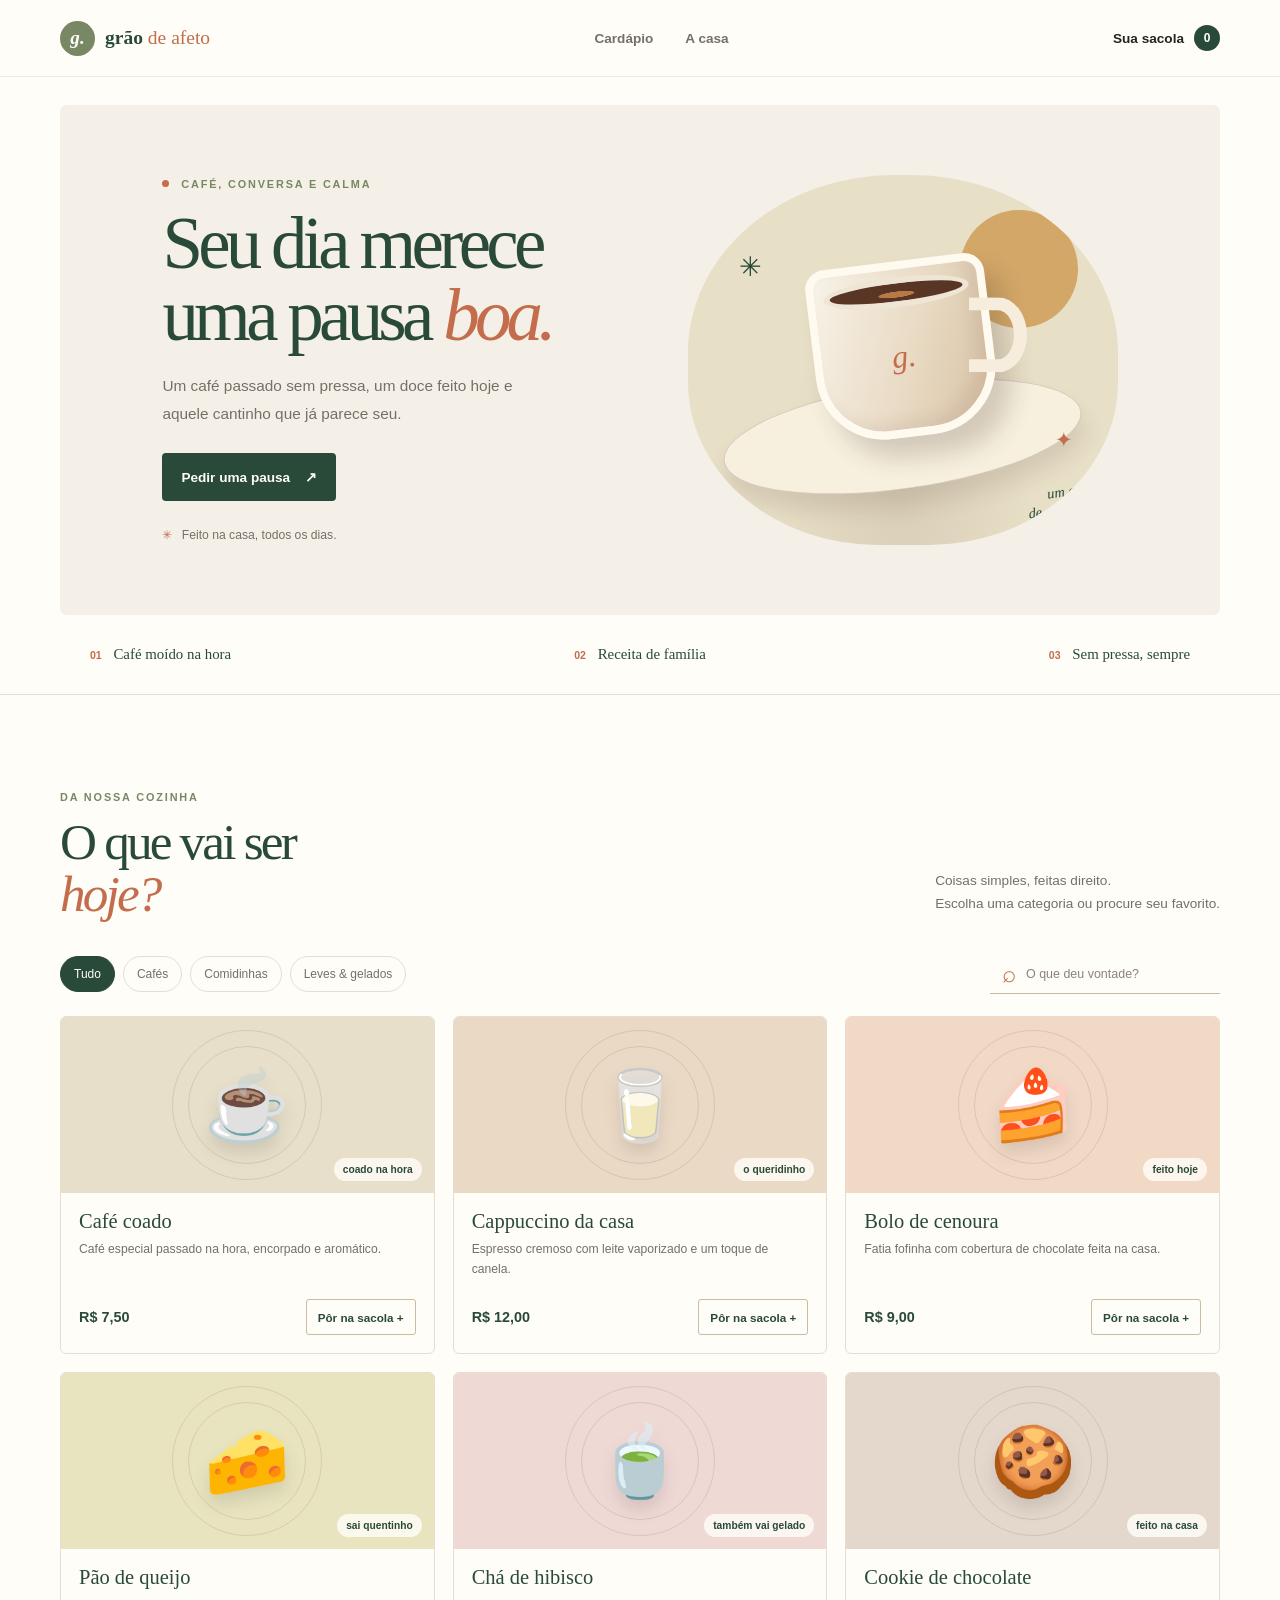
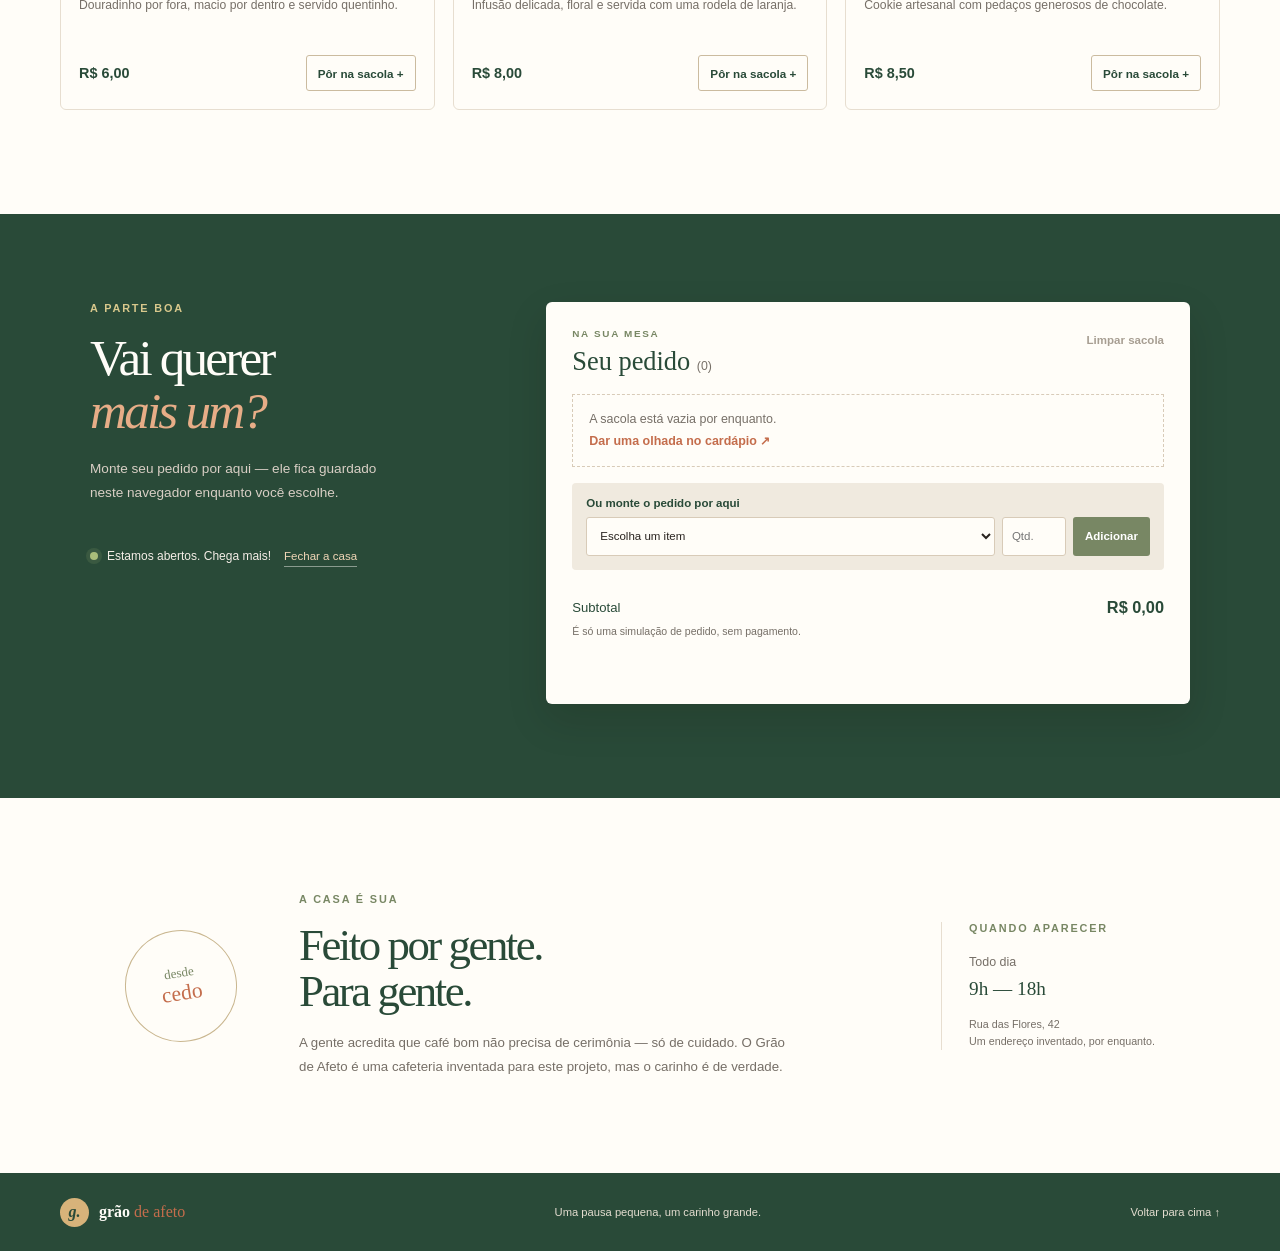
==== index.html @ 9b88fb85 "Publica cafeteria Grão de Afeto com cardápio e sacola" ====
<!DOCTYPE html>
<html lang="pt-BR">
<head>
  <meta charset="UTF-8">
  <meta name="viewport" content="width=device-width, initial-scale=1.0">
  <meta name="theme-color" content="#f5f0e7">
  <meta name="description" content="Café passado com calma, pão de queijo quentinho e um lugar para respirar.">
  <title>Grão de Afeto | Cafeteria</title>
  <link rel="stylesheet" href="estilo.css">
  <script src="script.js" defer></script>
</head>
<body>
  <header class="cabecalho">
    <div class="barra">
      <a class="marca" href="#inicio" aria-label="Grão de Afeto, início">
        <span class="marca-simbolo" aria-hidden="true">g.</span>
        <span>grão <span class="marca-leve">de afeto</span></span>
      </a>
      <nav aria-label="Navegação principal">
        <a href="#cardapio">Cardápio</a>
        <a href="#sobre">A casa</a>
      </nav>
      <a class="atalho-sacola" href="#pedido">
        <span>Sua sacola</span>
        <span class="contador" id="contador-pedido" aria-label="0 itens no pedido">0</span>
      </a>
    </div>
  </header>

  <main>
    <section class="hero" id="inicio">
      <div class="hero-texto">
        <p class="etiqueta"><span></span> CAFÉ, CONVERSA E CALMA</p>
        <h1>Seu dia merece<br>uma pausa <em>boa.</em></h1>
        <p class="hero-descricao">Um café passado sem pressa, um doce feito hoje e aquele cantinho que já parece seu.</p>
        <a class="botao botao-escuro" href="#cardapio">Pedir uma pausa <span aria-hidden="true">↗</span></a>
        <p class="hero-nota"><span aria-hidden="true">✳</span> Feito na casa, todos os dias.</p>
      </div>
      <div class="hero-arte" role="img" aria-label="Ilustração de uma xícara de café sobre uma mesa">
        <div class="sol"></div>
        <span class="arte-estrela estrela-um" aria-hidden="true">✳</span>
        <span class="arte-estrela estrela-dois" aria-hidden="true">✦</span>
        <div class="prato"></div>
        <div class="xicara">
          <div class="cafe"></div>
          <span class="xicara-marca">g.</span>
          <span class="asa"></span>
        </div>
        <span class="arte-legenda">um gole<br>de cada vez</span>
      </div>
    </section>

    <section class="faixa" aria-label="Nosso jeito de fazer">
      <p><span>01</span> Café moído na hora</p>
      <p><span>02</span> Receita de família</p>
      <p><span>03</span> Sem pressa, sempre</p>
    </section>

    <section class="secao cardapio" id="cardapio">
      <div class="titulo-secao">
        <div>
          <p class="etiqueta">DA NOSSA COZINHA</p>
          <h2>O que vai ser<br><em>hoje?</em></h2>
        </div>
        <p>Coisas simples, feitas direito.<br>Escolha uma categoria ou procure seu favorito.</p>
      </div>
      <div class="ferramentas-cardapio">
        <div class="filtros" role="group" aria-label="Filtrar cardápio">
          <button class="filtro ativo" type="button" data-categoria="todos" aria-pressed="true">Tudo</button>
          <button class="filtro" type="button" data-categoria="cafes" aria-pressed="false">Cafés</button>
          <button class="filtro" type="button" data-categoria="comidinhas" aria-pressed="false">Comidinhas</button>
          <button class="filtro" type="button" data-categoria="gelados" aria-pressed="false">Leves & gelados</button>
        </div>
        <label class="busca">
          <span aria-hidden="true">⌕</span>
          <span class="sr-only">Buscar no cardápio</span>
          <input id="busca-cardapio" type="search" placeholder="O que deu vontade?" autocomplete="off">
        </label>
      </div>
      <div class="lista-cardapio" id="lista-cardapio" aria-live="polite"></div>
      <p id="sem-resultados" class="sem-resultados" hidden>Não achei esse no cardápio. Tente outra busca.</p>
    </section>

    <section class="pedido-secao" id="pedido">
      <div class="pedido-wrap">
        <div class="pedido-intro">
          <p class="etiqueta etiqueta-clara">A PARTE BOA</p>
          <h2>Vai querer<br><em>mais um?</em></h2>
          <p>Monte seu pedido por aqui — ele fica guardado neste navegador enquanto você escolhe.</p>
          <div class="status-loja">
            <span class="status-ponto" id="status-ponto"></span>
            <span id="texto-status" aria-live="polite">Estamos abertos. Chega mais!</span>
            <button id="alternar-status" type="button">Fechar a casa</button>
          </div>
        </div>

        <div class="sacola">
          <div class="sacola-topo">
            <div>
              <p class="etiqueta">NA SUA MESA</p>
              <h3>Seu pedido <span id="quantidade-itens">(0)</span></h3>
            </div>
            <button id="limpar-pedido" class="botao-limpar" type="button">Limpar sacola</button>
          </div>
          <p id="pedido-vazio" class="pedido-vazio">A sacola está vazia por enquanto.<br><a href="#cardapio">Dar uma olhada no cardápio ↗</a></p>
          <form id="form-pedido" class="form-pedido" novalidate>
            <label for="item-pedido">Ou monte o pedido por aqui</label>
            <div class="form-pedido-campos">
              <select id="item-pedido" name="item" required>
                <option value="">Escolha um item</option>
              </select>
              <input id="quantidade" name="quantidade" type="number" min="1" max="20" step="1" placeholder="Qtd." aria-label="Quantidade, de 1 a 20" required>
              <button type="submit" aria-label="Adicionar item escolhido">Adicionar</button>
            </div>
          </form>
          <ul id="itens-pedido" class="itens-pedido" aria-live="polite"></ul>
          <div class="sacola-rodape">
            <p>Subtotal <strong id="total-pedido">R$ 0,00</strong></p>
            <p class="nota-sacola">É só uma simulação de pedido, sem pagamento.</p>
          </div>
          <p id="erro-pedido" class="mensagem erro" role="alert"></p>
          <p id="mensagem-pedido" class="mensagem sucesso" role="status"></p>
        </div>
      </div>
    </section>

    <section class="sobre" id="sobre">
      <div class="sobre-selo" aria-hidden="true">desde<br><strong>cedo</strong></div>
      <div class="sobre-texto">
        <p class="etiqueta">A CASA É SUA</p>
        <h2>Feito por gente.<br>Para gente.</h2>
        <p>A gente acredita que café bom não precisa de cerimônia — só de cuidado. O Grão de Afeto é uma cafeteria inventada para este projeto, mas o carinho é de verdade.</p>
      </div>
      <div class="visita">
        <p class="etiqueta">QUANDO APARECER</p>
        <p class="visita-horario">Todo dia<br><strong>9h — 18h</strong></p>
        <p>Rua das Flores, 42<br>Um endereço inventado, por enquanto.</p>
      </div>
    </section>
  </main>

  <footer>
    <a class="marca" href="#inicio"><span class="marca-simbolo" aria-hidden="true">g.</span><span>grão <span class="marca-leve">de afeto</span></span></a>
    <p>Uma pausa pequena, um carinho grande.</p>
    <a href="#inicio">Voltar para cima ↑</a>
  </footer>
</body>
</html>
---- estilo.css ----
:root {
  --tinta: #29231f;
  --cafe: #294a38;
  --creme: #f5f0e7;
  --papel: #fffdf8;
  --oliva: #788764;
  --terracota: #c46d4c;
  --cinza: #766f67;
  --linha: #e7ded0;
  color-scheme: light;
  font-family: "Trebuchet MS", Arial, sans-serif;
}

* {
  box-sizing: border-box;
}

html {
  scroll-behavior: smooth;
}

body {
  margin: 0;
  background: var(--papel);
  color: var(--tinta);
}

button,
input,
select {
  font: inherit;
}

button,
a {
  -webkit-tap-highlight-color: transparent;
}

button:focus-visible,
a:focus-visible,
input:focus-visible,
select:focus-visible {
  outline: 3px solid var(--terracota);
  outline-offset: 3px;
}

a {
  color: inherit;
}

[hidden] {
  display: none !important;
}

.sr-only {
  position: absolute;
  width: 1px;
  height: 1px;
  padding: 0;
  overflow: hidden;
  clip: rect(0, 0, 0, 0);
  white-space: nowrap;
  border: 0;
}

.cabecalho {
  position: sticky;
  z-index: 5;
  top: 0;
  border-bottom: 1px solid rgba(86, 57, 45, 0.1);
  background: rgba(255, 253, 248, 0.94);
  backdrop-filter: blur(14px);
}

.barra {
  width: min(1160px, calc(100% - 48px));
  min-height: 76px;
  margin: 0 auto;
  display: flex;
  align-items: center;
  justify-content: space-between;
  gap: 30px;
}

.marca {
  display: inline-flex;
  align-items: center;
  gap: 10px;
  color: var(--cafe);
  font-family: Georgia, "Times New Roman", serif;
  font-size: 1.22rem;
  font-weight: 700;
  text-decoration: none;
  white-space: nowrap;
}

.marca-simbolo {
  width: 35px;
  height: 35px;
  display: grid;
  place-items: center;
  border-radius: 50%;
  background: var(--oliva);
  color: var(--papel);
  font-family: Georgia, "Times New Roman", serif;
  font-size: 1.2rem;
  font-style: italic;
}

.marca-leve {
  color: var(--terracota);
  font-weight: 400;
}

nav {
  display: flex;
  align-items: center;
  gap: 32px;
}

nav a,
.atalho-sacola {
  font-size: 0.85rem;
  font-weight: 700;
  text-decoration: none;
}

nav a {
  color: var(--cinza);
}

nav a:hover,
footer > a:last-child:hover {
  color: var(--terracota);
}

.atalho-sacola {
  display: inline-flex;
  align-items: center;
  gap: 10px;
}

.contador {
  min-width: 26px;
  height: 26px;
  padding: 0 7px;
  display: grid;
  place-items: center;
  border-radius: 50%;
  background: var(--cafe);
  color: white;
  font-size: 0.75rem;
}

.hero {
  width: min(1160px, calc(100% - 48px));
  min-height: 510px;
  margin: 28px auto 0;
  padding: 55px 8%;
  display: grid;
  grid-template-columns: 1fr 0.9fr;
  align-items: center;
  gap: 30px;
  overflow: hidden;
  border-radius: 7px;
  background: var(--creme);
}

.hero-texto {
  position: relative;
  z-index: 1;
}

.etiqueta {
  margin: 0 0 18px;
  color: var(--oliva);
  font-size: 0.68rem;
  font-weight: 800;
  letter-spacing: 0.17em;
}

.etiqueta span {
  width: 7px;
  height: 7px;
  margin-right: 7px;
  display: inline-block;
  border-radius: 50%;
  background: var(--terracota);
  vertical-align: 1px;
}

h1,
h2,
h3,
p {
  margin-top: 0;
}

h1,
h2 {
  font-family: Georgia, "Times New Roman", serif;
  font-weight: 400;
}

h1 {
  margin-bottom: 20px;
  color: var(--cafe);
  font-size: clamp(3rem, 5.7vw, 5.3rem);
  letter-spacing: -0.065em;
  line-height: 0.99;
}

h1 em,
h2 em {
  color: var(--terracota);
  font-weight: 400;
}

.hero-descricao {
  max-width: 390px;
  margin-bottom: 26px;
  color: var(--cinza);
  font-size: 0.96rem;
  line-height: 1.8;
}

.botao {
  min-height: 48px;
  padding: 0 19px;
  display: inline-flex;
  align-items: center;
  justify-content: center;
  gap: 15px;
  border: 0;
  border-radius: 4px;
  font-size: 0.85rem;
  font-weight: 700;
  text-decoration: none;
  transition: background 160ms ease, transform 160ms ease;
}

.botao:hover {
  transform: translateY(-2px);
}

.botao-escuro {
  background: var(--cafe);
  color: var(--papel);
}

.botao-escuro:hover {
  background: var(--terracota);
}

.hero-nota {
  margin: 27px 0 0;
  color: var(--cinza);
  font-size: 0.76rem;
}

.hero-nota span {
  margin-right: 6px;
  color: var(--terracota);
}

.hero-arte {
  position: relative;
  width: min(100%, 430px);
  height: 370px;
  justify-self: end;
  overflow: hidden;
  border-radius: 48% 48% 44% 44%;
  background:
    radial-gradient(ellipse at 50% 88%, rgba(86, 57, 45, 0.1), transparent 43%),
    #e8dfc7;
}

.sol {
  position: absolute;
  top: 35px;
  right: 40px;
  width: 118px;
  height: 118px;
  border-radius: 50%;
  background: #d3a768;
}

.prato {
  position: absolute;
  right: 8%;
  bottom: 56px;
  left: 8%;
  height: 105px;
  border: 1px solid rgba(86, 57, 45, 0.2);
  border-radius: 50%;
  background: #f7f0df;
  box-shadow: 0 16px 21px rgba(67, 45, 33, 0.12);
  transform: rotate(-8deg);
}

.xicara {
  position: absolute;
  z-index: 1;
  top: 86px;
  left: 50%;
  width: 180px;
  height: 176px;
  display: grid;
  place-items: center;
  border: 8px solid #fffaf0;
  border-radius: 20px 20px 68px 68px;
  background: linear-gradient(110deg, #f8f2e8 0%, #e8d9c2 57%, #d7c1a4 100%);
  box-shadow: 14px 20px 24px rgba(67, 45, 33, 0.2), inset -10px -8px 15px rgba(86, 57, 45, 0.08);
  transform: translateX(-50%) rotate(-7deg);
}

.cafe {
  position: absolute;
  top: 8px;
  left: 9px;
  width: 146px;
  height: 30px;
  border: 6px solid #eee5d5;
  border-radius: 50%;
  background: radial-gradient(ellipse at 50% 62%, #b67a46 0 18%, #593525 20% 100%);
}

.asa {
  position: absolute;
  top: 40px;
  right: -43px;
  width: 58px;
  height: 75px;
  border: 13px solid #f6eddd;
  border-left: 0;
  border-radius: 0 50% 50% 0;
  transform: rotate(7deg);
}

.xicara-marca {
  position: absolute;
  top: 69px;
  left: 50%;
  color: var(--terracota);
  font-family: Georgia, "Times New Roman", serif;
  font-size: 2rem;
  font-style: italic;
  transform: translateX(-50%);
}

.arte-estrela {
  position: absolute;
  z-index: 2;
  color: var(--cafe);
}

.estrela-um {
  top: 76px;
  left: 51px;
  font-size: 1.7rem;
}

.estrela-dois {
  right: 45px;
  bottom: 93px;
  color: var(--terracota);
  font-size: 1.3rem;
}

.arte-legenda {
  position: absolute;
  z-index: 2;
  right: 23px;
  bottom: 28px;
  color: var(--cafe);
  font-family: Georgia, "Times New Roman", serif;
  font-size: 0.9rem;
  font-style: italic;
  line-height: 1.15;
  text-align: right;
  transform: rotate(-8deg);
}

.faixa {
  min-height: 80px;
  padding: 15px max(24px, calc((100% - 1100px) / 2));
  display: flex;
  justify-content: space-between;
  align-items: center;
  gap: 20px;
  border-bottom: 1px solid var(--linha);
}

.faixa p {
  margin: 0;
  color: var(--cafe);
  font-family: Georgia, "Times New Roman", serif;
  font-size: 0.93rem;
}

.faixa span {
  margin-right: 8px;
  color: var(--terracota);
  font-family: "Trebuchet MS", Arial, sans-serif;
  font-size: 0.66rem;
  font-weight: 700;
}

.secao {
  width: min(1160px, calc(100% - 48px));
  margin: 0 auto;
  padding: 96px 0 104px;
}

.titulo-secao {
  margin-bottom: 34px;
  display: flex;
  align-items: end;
  justify-content: space-between;
  gap: 30px;
}

.titulo-secao .etiqueta {
  margin-bottom: 13px;
}

h2 {
  margin-bottom: 0;
  color: var(--cafe);
  font-size: clamp(2.5rem, 4vw, 3.65rem);
  letter-spacing: -0.055em;
  line-height: 1.02;
}

.titulo-secao > p {
  margin: 0 0 5px;
  color: var(--cinza);
  font-size: 0.85rem;
  line-height: 1.7;
}

.ferramentas-cardapio {
  margin-bottom: 22px;
  display: flex;
  align-items: center;
  justify-content: space-between;
  gap: 22px;
}

.filtros {
  display: flex;
  flex-wrap: wrap;
  gap: 8px;
}

.filtro {
  min-height: 36px;
  padding: 0 13px;
  border: 1px solid var(--linha);
  border-radius: 20px;
  background: transparent;
  color: var(--cinza);
  font-size: 0.75rem;
  cursor: pointer;
  transition: color 160ms ease, background 160ms ease, border-color 160ms ease;
}

.filtro:hover,
.filtro.ativo {
  border-color: var(--cafe);
  background: var(--cafe);
  color: white;
}

.busca {
  min-width: 230px;
  min-height: 40px;
  padding: 0 12px;
  display: flex;
  align-items: center;
  gap: 8px;
  border-bottom: 1px solid #c9b9a5;
  color: var(--terracota);
}

.busca > span:first-child {
  font-size: 1.5rem;
  line-height: 1;
}

.busca input {
  width: 100%;
  border: 0;
  outline: 0;
  background: transparent;
  color: var(--tinta);
  font-size: 0.78rem;
}

.busca input::placeholder {
  color: #8c837a;
}

.lista-cardapio {
  display: grid;
  grid-template-columns: repeat(3, minmax(0, 1fr));
  gap: 18px;
}

.produto {
  min-width: 0;
  overflow: hidden;
  border: 1px solid var(--linha);
  border-radius: 6px;
  background: var(--papel);
  transition: transform 180ms ease, box-shadow 180ms ease;
}

.produto:hover {
  transform: translateY(-4px);
  box-shadow: 0 12px 25px rgba(50, 37, 28, 0.1);
}

.produto-arte {
  min-height: 176px;
  padding: 17px;
  display: flex;
  align-items: center;
  justify-content: center;
  position: relative;
  overflow: hidden;
}

.produto-arte::before,
.produto-arte::after {
  position: absolute;
  content: "";
  border: 1px solid rgba(86, 57, 45, 0.13);
  border-radius: 50%;
}

.produto-arte::before {
  width: 148px;
  height: 148px;
}

.produto-arte::after {
  width: 116px;
  height: 116px;
}

.produto-cafe .produto-arte {
  background: #e7dfc9;
}

.produto-canela .produto-arte {
  background: #ead9c5;
}

.produto-pessego .produto-arte {
  background: #f1d9c6;
}

.produto-milho .produto-arte {
  background: #e8e4bf;
}

.produto-rosa .produto-arte {
  background: #efd9d5;
}

.produto-chocolate .produto-arte {
  background: #e4d7cc;
}

.produto-icone {
  z-index: 1;
  font-size: 4.3rem;
  filter: drop-shadow(0 10px 8px rgba(41, 35, 31, 0.12));
  transition: transform 180ms ease;
}

.produto:hover .produto-icone {
  transform: rotate(-7deg) scale(1.08);
}

.produto-detalhe {
  position: absolute;
  z-index: 2;
  right: 12px;
  bottom: 12px;
  padding: 6px 9px;
  border-radius: 20px;
  background: rgba(255, 253, 248, 0.82);
  color: var(--cafe);
  font-size: 0.64rem;
  font-weight: 700;
}

.produto-conteudo {
  padding: 17px 18px 18px;
}

.produto h3 {
  margin: 0 0 7px;
  color: var(--cafe);
  font-family: Georgia, "Times New Roman", serif;
  font-size: 1.28rem;
  font-weight: 400;
}

.produto-descricao {
  min-height: 42px;
  margin-bottom: 17px;
  color: var(--cinza);
  font-size: 0.76rem;
  line-height: 1.6;
}

.produto-rodape {
  display: flex;
  align-items: center;
  justify-content: space-between;
  gap: 10px;
}

.produto-preco {
  color: var(--cafe);
  font-size: 0.9rem;
  font-weight: 800;
}

.adicionar-cardapio {
  min-height: 36px;
  padding: 0 11px;
  border: 1px solid #cbbb9f;
  border-radius: 3px;
  background: transparent;
  color: var(--cafe);
  font-size: 0.73rem;
  font-weight: 700;
  cursor: pointer;
  transition: background 160ms ease, color 160ms ease;
}

.adicionar-cardapio:hover {
  border-color: var(--cafe);
  background: var(--cafe);
  color: white;
}

.sem-resultados {
  padding: 26px 0;
  color: var(--cinza);
  text-align: center;
}

.pedido-secao {
  background: var(--cafe);
  color: var(--papel);
}

.pedido-wrap {
  width: min(1100px, calc(100% - 48px));
  margin: 0 auto;
  padding: 88px 0 94px;
  display: grid;
  grid-template-columns: 0.75fr 1.25fr;
  align-items: start;
  gap: 70px;
}

.etiqueta-clara {
  color: #d8c88c;
}

.pedido-intro h2 {
  margin-bottom: 20px;
  color: var(--papel);
}

.pedido-intro h2 em {
  color: #e7ad87;
}

.pedido-intro > p:not(.etiqueta) {
  max-width: 310px;
  color: #d9cfc5;
  font-size: 0.85rem;
  line-height: 1.8;
}

.status-loja {
  margin-top: 40px;
  display: flex;
  align-items: center;
  flex-wrap: wrap;
  gap: 9px;
  color: #f5eee7;
  font-size: 0.75rem;
}

.status-ponto {
  width: 8px;
  height: 8px;
  border-radius: 50%;
  background: #a9bd7a;
  box-shadow: 0 0 0 4px rgba(169, 189, 122, 0.13);
}

.status-ponto.fechado {
  background: #dd8870;
  box-shadow: 0 0 0 4px rgba(221, 136, 112, 0.13);
}

.status-loja button {
  margin-left: 4px;
  padding: 4px 0;
  border: 0;
  border-bottom: 1px solid rgba(255, 253, 248, 0.45);
  background: transparent;
  color: #f1d6b7;
  font-size: 0.72rem;
  cursor: pointer;
}

.status-loja button:hover {
  color: white;
}

.sacola {
  padding: 26px;
  border-radius: 6px;
  background: var(--papel);
  color: var(--tinta);
  box-shadow: 0 16px 40px rgba(21, 12, 8, 0.14);
}

.sacola-topo {
  margin-bottom: 17px;
  display: flex;
  align-items: start;
  justify-content: space-between;
  gap: 18px;
}

.sacola-topo .etiqueta {
  margin-bottom: 7px;
  font-size: 0.62rem;
}

.sacola h3 {
  margin: 0;
  color: var(--cafe);
  font-family: Georgia, "Times New Roman", serif;
  font-size: 1.65rem;
  font-weight: 400;
}

#quantidade-itens {
  color: var(--cinza);
  font-family: "Trebuchet MS", Arial, sans-serif;
  font-size: 0.77rem;
}

.botao-limpar {
  padding: 6px 0;
  border: 0;
  background: transparent;
  color: var(--terracota);
  font-size: 0.72rem;
  font-weight: 700;
  cursor: pointer;
}

.botao-limpar:disabled {
  color: #a79e92;
  cursor: not-allowed;
}

.pedido-vazio {
  margin: 0 0 16px;
  padding: 14px 16px;
  border: 1px dashed #d8cbb8;
  color: var(--cinza);
  font-size: 0.78rem;
  line-height: 1.7;
}

.pedido-vazio a {
  color: var(--terracota);
  font-weight: 700;
  text-decoration: none;
}

.form-pedido {
  margin-bottom: 12px;
  padding: 14px;
  border-radius: 4px;
  background: #f0eadf;
}

.form-pedido label {
  margin-bottom: 8px;
  display: block;
  color: var(--cafe);
  font-size: 0.72rem;
  font-weight: 700;
}

.form-pedido-campos {
  display: grid;
  grid-template-columns: minmax(0, 1fr) 64px auto;
  gap: 7px;
}

.form-pedido select,
.form-pedido input {
  min-width: 0;
  min-height: 39px;
  padding: 0 9px;
  border: 1px solid #d8cbb8;
  border-radius: 3px;
  background: var(--papel);
  color: var(--tinta);
  font-size: 0.72rem;
}

.form-pedido button {
  min-height: 39px;
  padding: 0 12px;
  border: 0;
  border-radius: 3px;
  background: var(--oliva);
  color: white;
  font-size: 0.72rem;
  font-weight: 700;
  cursor: pointer;
}

.form-pedido button:hover {
  background: #5e6b48;
}

.itens-pedido {
  margin: 0;
  padding: 0;
  list-style: none;
}

.linha-pedido {
  padding: 13px 0;
  display: flex;
  align-items: center;
  justify-content: space-between;
  gap: 12px;
  border-bottom: 1px solid var(--linha);
}

.item-identificacao {
  display: flex;
  align-items: center;
  gap: 12px;
}

.item-icone {
  width: 38px;
  height: 38px;
  display: grid;
  place-items: center;
  border-radius: 50%;
  background: #eee5d6;
  font-size: 1.15rem;
}

.item-identificacao > div {
  display: grid;
  gap: 4px;
}

.item-nome {
  color: var(--cafe);
  font-size: 0.78rem;
}

.item-subtotal {
  color: var(--cinza);
  font-size: 0.7rem;
}

.controles-quantidade {
  display: flex;
  align-items: center;
  gap: 8px;
}

.controle {
  width: 26px;
  height: 26px;
  display: grid;
  place-items: center;
  border: 1px solid #d8cbb8;
  border-radius: 50%;
  background: transparent;
  color: var(--cafe);
  cursor: pointer;
}

.controle:hover {
  background: #eee5d6;
}

.quantidade-item {
  min-width: 14px;
  color: var(--cafe);
  font-size: 0.76rem;
  text-align: center;
}

.remover-item {
  padding: 5px 0 5px 5px;
  border: 0;
  background: transparent;
  color: var(--terracota);
  font-size: 0.67rem;
  cursor: pointer;
}

.sacola-rodape {
  padding-top: 16px;
}

.sacola-rodape > p:first-child {
  margin: 0;
  display: flex;
  align-items: center;
  justify-content: space-between;
  color: var(--cafe);
  font-size: 0.82rem;
}

.sacola-rodape strong {
  font-size: 1.02rem;
}

.nota-sacola {
  margin: 8px 0 0;
  color: var(--cinza);
  font-size: 0.66rem;
}

.mensagem {
  min-height: 1.1em;
  margin: 8px 0 0;
  font-size: 0.72rem;
  line-height: 1.4;
}

.erro {
  color: #a4382d;
}

.sucesso {
  color: var(--oliva);
}

.sobre {
  width: min(1030px, calc(100% - 48px));
  margin: 0 auto;
  padding: 95px 0;
  display: grid;
  grid-template-columns: 130px 1fr auto;
  align-items: center;
  gap: 44px;
}

.sobre-selo {
  width: 112px;
  height: 112px;
  display: grid;
  align-content: center;
  justify-content: center;
  border: 1px solid #c9b68f;
  border-radius: 50%;
  color: var(--oliva);
  font-family: Georgia, "Times New Roman", serif;
  font-size: 0.82rem;
  line-height: 1.2;
  text-align: center;
  transform: rotate(-9deg);
}

.sobre-selo strong {
  color: var(--terracota);
  font-size: 1.35rem;
  font-weight: 400;
}

.sobre-texto h2 {
  margin-bottom: 16px;
  font-size: clamp(2.25rem, 3.5vw, 3.15rem);
}

.sobre-texto > p:last-child {
  max-width: 490px;
  margin: 0;
  color: var(--cinza);
  font-size: 0.83rem;
  line-height: 1.8;
}

.visita {
  padding-left: 27px;
  border-left: 1px solid var(--linha);
}

.visita .etiqueta {
  white-space: nowrap;
}

.visita-horario {
  margin-bottom: 10px;
  color: var(--cinza);
  font-size: 0.78rem;
  line-height: 1.7;
}

.visita-horario strong {
  color: var(--cafe);
  font-family: Georgia, "Times New Roman", serif;
  font-size: 1.2rem;
  font-weight: 400;
}

.visita > p:last-child {
  margin: 0;
  color: var(--cinza);
  font-size: 0.67rem;
  line-height: 1.6;
}

footer {
  min-height: 78px;
  padding: 14px max(24px, calc((100% - 1160px) / 2));
  display: flex;
  align-items: center;
  justify-content: space-between;
  flex-wrap: wrap;
  gap: 12px 22px;
  background: var(--cafe);
}

footer .marca {
  color: var(--papel);
  font-size: 1rem;
}

footer .marca-simbolo {
  width: 29px;
  height: 29px;
  background: #d7b37a;
  color: var(--cafe);
  font-size: 1rem;
}

footer p,
footer > a:last-child {
  margin: 0;
  color: #e4ddd0;
  font-size: 0.7rem;
  text-decoration: none;
}

@media (max-width: 850px) {
  .hero {
    min-height: 460px;
    padding: 48px 6%;
  }

  .hero-arte {
    height: 320px;
  }

  .xicara {
    top: 72px;
    transform: translateX(-50%) rotate(-7deg) scale(0.9);
  }

  .lista-cardapio {
    grid-template-columns: repeat(2, minmax(0, 1fr));
  }

  .pedido-wrap {
    grid-template-columns: 1fr 1.2fr;
    gap: 32px;
  }

  .sobre {
    grid-template-columns: 90px 1fr;
    gap: 28px;
  }

  .sobre-selo {
    width: 86px;
    height: 86px;
  }

  .visita {
    grid-column: 2;
  }
}

@media (max-width: 620px) {
  .barra {
    width: calc(100% - 32px);
    min-height: 66px;
    gap: 12px;
  }

  .marca {
    gap: 7px;
    font-size: 1.05rem;
  }

  .marca-simbolo {
    width: 31px;
    height: 31px;
  }

  nav {
    gap: 13px;
  }

  nav a,
  .atalho-sacola {
    font-size: 0.72rem;
  }

  .atalho-sacola > span:first-child {
    display: none;
  }

  .hero {
    width: calc(100% - 24px);
    min-height: 0;
    margin-top: 12px;
    padding: 48px 27px 30px;
    grid-template-columns: 1fr;
    gap: 30px;
  }

  h1 {
    font-size: clamp(3.2rem, 12vw, 4.4rem);
  }

  .hero-arte {
    width: min(100%, 360px);
    height: 260px;
    justify-self: center;
    border-radius: 46% 46% 40% 40%;
  }

  .sol {
    top: 19px;
    right: 30px;
    width: 90px;
    height: 90px;
  }

  .prato {
    bottom: 37px;
    height: 80px;
  }

  .xicara {
    top: 50px;
    transform: translateX(-50%) rotate(-7deg) scale(0.74);
    transform-origin: top center;
  }

  .estrela-um {
    top: 45px;
    left: 33px;
  }

  .estrela-dois {
    right: 30px;
    bottom: 60px;
  }

  .arte-legenda {
    right: 16px;
    bottom: 16px;
  }

  .faixa {
    min-height: auto;
    padding: 19px 24px;
    justify-content: flex-start;
    flex-wrap: wrap;
    gap: 13px 22px;
  }

  .faixa p {
    font-size: 0.76rem;
  }

  .secao {
    width: calc(100% - 40px);
    padding: 68px 0 74px;
  }

  .titulo-secao {
    align-items: flex-start;
    flex-direction: column;
    gap: 15px;
  }

  .titulo-secao > p {
    font-size: 0.78rem;
  }

  .ferramentas-cardapio {
    align-items: stretch;
    flex-direction: column;
    gap: 14px;
  }

  .filtros {
    gap: 6px;
  }

  .filtro {
    min-height: 34px;
    padding: 0 10px;
    font-size: 0.69rem;
  }

  .busca {
    width: 100%;
  }

  .lista-cardapio {
    gap: 11px;
  }

  .produto-arte {
    min-height: 135px;
  }

  .produto-arte::before {
    width: 110px;
    height: 110px;
  }

  .produto-arte::after {
    width: 84px;
    height: 84px;
  }

  .produto-icone {
    font-size: 3.3rem;
  }

  .produto-detalhe {
    right: 6px;
    bottom: 7px;
    padding: 5px 7px;
    font-size: 0.56rem;
  }

  .produto-conteudo {
    padding: 13px 11px;
  }

  .produto h3 {
    min-height: 2.45em;
    font-size: 1.04rem;
  }

  .produto-descricao {
    min-height: 65px;
    margin-bottom: 11px;
    font-size: 0.69rem;
  }

  .produto-rodape {
    align-items: flex-start;
    flex-direction: column;
    gap: 8px;
  }

  .adicionar-cardapio {
    width: 100%;
    padding: 0 4px;
    font-size: 0.67rem;
  }

  .pedido-wrap {
    width: calc(100% - 40px);
    padding: 65px 0;
    grid-template-columns: 1fr;
    gap: 27px;
  }

  .pedido-intro > p:not(.etiqueta) {
    max-width: 390px;
  }

  .status-loja {
    margin-top: 23px;
  }

  .sacola {
    padding: 19px 15px;
  }

  .form-pedido-campos {
    grid-template-columns: minmax(0, 1fr) 57px;
  }

  .form-pedido button {
    grid-column: 1 / -1;
  }

  .controles-quantidade {
    gap: 5px;
  }

  .remover-item {
    font-size: 0.62rem;
  }

  .sobre {
    width: calc(100% - 48px);
    padding: 68px 0;
    grid-template-columns: 1fr;
    gap: 22px;
  }

  .sobre-selo {
    width: 74px;
    height: 74px;
  }

  .sobre-texto h2 {
    font-size: 2.6rem;
  }

  .visita {
    grid-column: 1;
    padding-left: 0;
    border-left: 0;
  }

  footer {
    padding: 19px 24px;
    justify-content: flex-start;
    gap: 13px 20px;
  }

  footer p {
    order: 1;
    width: 100%;
  }
}

@media (prefers-reduced-motion: reduce) {
  html {
    scroll-behavior: auto;
  }

  *,
  *::before,
  *::after {
    transition-duration: 0.01ms !important;
    animation-duration: 0.01ms !important;
    animation-iteration-count: 1 !important;
  }
}
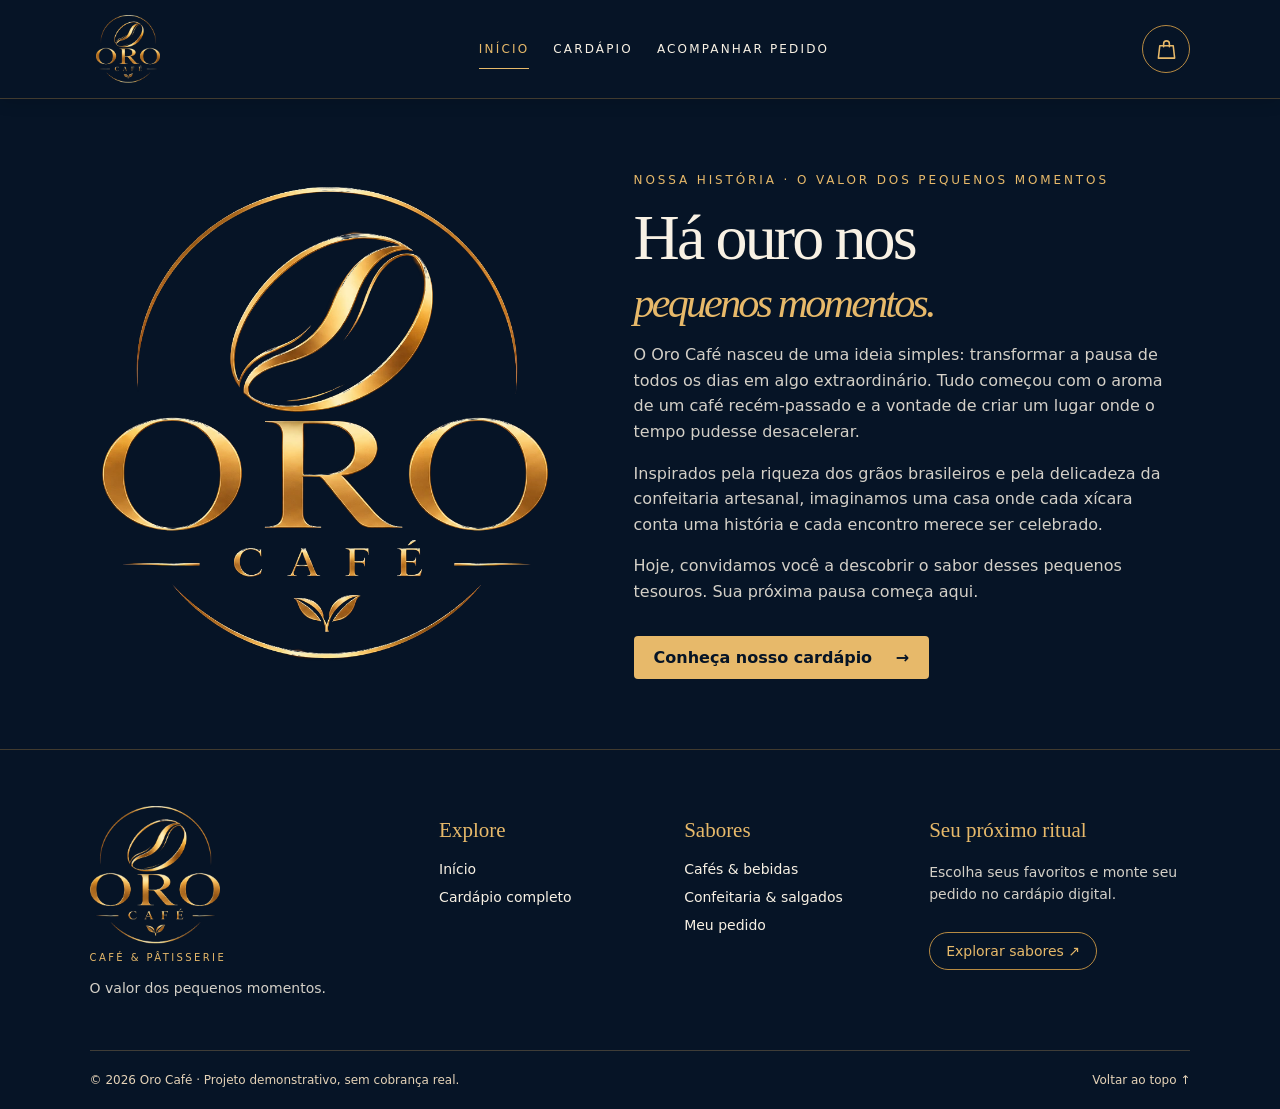
==== commit d9bfb693: "feat: substituir cafeteria pelo Oro Café e organizar o projeto" ====
--- a/index.html
+++ b/index.html
@@ -1,148 +1,13 @@
-<!DOCTYPE html>
-<html lang="pt-BR">
-<head>
-  <meta charset="UTF-8">
-  <meta name="viewport" content="width=device-width, initial-scale=1.0">
-  <meta name="theme-color" content="#f5f0e7">
-  <meta name="description" content="Café passado com calma, pão de queijo quentinho e um lugar para respirar.">
-  <title>Grão de Afeto | Cafeteria</title>
-  <link rel="stylesheet" href="estilo.css">
-  <script src="script.js" defer></script>
-</head>
-<body>
-  <header class="cabecalho">
-    <div class="barra">
-      <a class="marca" href="#inicio" aria-label="Grão de Afeto, início">
-        <span class="marca-simbolo" aria-hidden="true">g.</span>
-        <span>grão <span class="marca-leve">de afeto</span></span>
-      </a>
-      <nav aria-label="Navegação principal">
-        <a href="#cardapio">Cardápio</a>
-        <a href="#sobre">A casa</a>
-      </nav>
-      <a class="atalho-sacola" href="#pedido">
-        <span>Sua sacola</span>
-        <span class="contador" id="contador-pedido" aria-label="0 itens no pedido">0</span>
-      </a>
-    </div>
-  </header>
-
-  <main>
-    <section class="hero" id="inicio">
-      <div class="hero-texto">
-        <p class="etiqueta"><span></span> CAFÉ, CONVERSA E CALMA</p>
-        <h1>Seu dia merece<br>uma pausa <em>boa.</em></h1>
-        <p class="hero-descricao">Um café passado sem pressa, um doce feito hoje e aquele cantinho que já parece seu.</p>
-        <a class="botao botao-escuro" href="#cardapio">Pedir uma pausa <span aria-hidden="true">↗</span></a>
-        <p class="hero-nota"><span aria-hidden="true">✳</span> Feito na casa, todos os dias.</p>
-      </div>
-      <div class="hero-arte" role="img" aria-label="Ilustração de uma xícara de café sobre uma mesa">
-        <div class="sol"></div>
-        <span class="arte-estrela estrela-um" aria-hidden="true">✳</span>
-        <span class="arte-estrela estrela-dois" aria-hidden="true">✦</span>
-        <div class="prato"></div>
-        <div class="xicara">
-          <div class="cafe"></div>
-          <span class="xicara-marca">g.</span>
-          <span class="asa"></span>
-        </div>
-        <span class="arte-legenda">um gole<br>de cada vez</span>
-      </div>
-    </section>
-
-    <section class="faixa" aria-label="Nosso jeito de fazer">
-      <p><span>01</span> Café moído na hora</p>
-      <p><span>02</span> Receita de família</p>
-      <p><span>03</span> Sem pressa, sempre</p>
-    </section>
-
-    <section class="secao cardapio" id="cardapio">
-      <div class="titulo-secao">
-        <div>
-          <p class="etiqueta">DA NOSSA COZINHA</p>
-          <h2>O que vai ser<br><em>hoje?</em></h2>
-        </div>
-        <p>Coisas simples, feitas direito.<br>Escolha uma categoria ou procure seu favorito.</p>
-      </div>
-      <div class="ferramentas-cardapio">
-        <div class="filtros" role="group" aria-label="Filtrar cardápio">
-          <button class="filtro ativo" type="button" data-categoria="todos" aria-pressed="true">Tudo</button>
-          <button class="filtro" type="button" data-categoria="cafes" aria-pressed="false">Cafés</button>
-          <button class="filtro" type="button" data-categoria="comidinhas" aria-pressed="false">Comidinhas</button>
-          <button class="filtro" type="button" data-categoria="gelados" aria-pressed="false">Leves & gelados</button>
-        </div>
-        <label class="busca">
-          <span aria-hidden="true">⌕</span>
-          <span class="sr-only">Buscar no cardápio</span>
-          <input id="busca-cardapio" type="search" placeholder="O que deu vontade?" autocomplete="off">
-        </label>
-      </div>
-      <div class="lista-cardapio" id="lista-cardapio" aria-live="polite"></div>
-      <p id="sem-resultados" class="sem-resultados" hidden>Não achei esse no cardápio. Tente outra busca.</p>
-    </section>
-
-    <section class="pedido-secao" id="pedido">
-      <div class="pedido-wrap">
-        <div class="pedido-intro">
-          <p class="etiqueta etiqueta-clara">A PARTE BOA</p>
-          <h2>Vai querer<br><em>mais um?</em></h2>
-          <p>Monte seu pedido por aqui — ele fica guardado neste navegador enquanto você escolhe.</p>
-          <div class="status-loja">
-            <span class="status-ponto" id="status-ponto"></span>
-            <span id="texto-status" aria-live="polite">Estamos abertos. Chega mais!</span>
-            <button id="alternar-status" type="button">Fechar a casa</button>
-          </div>
-        </div>
-
-        <div class="sacola">
-          <div class="sacola-topo">
-            <div>
-              <p class="etiqueta">NA SUA MESA</p>
-              <h3>Seu pedido <span id="quantidade-itens">(0)</span></h3>
-            </div>
-            <button id="limpar-pedido" class="botao-limpar" type="button">Limpar sacola</button>
-          </div>
-          <p id="pedido-vazio" class="pedido-vazio">A sacola está vazia por enquanto.<br><a href="#cardapio">Dar uma olhada no cardápio ↗</a></p>
-          <form id="form-pedido" class="form-pedido" novalidate>
-            <label for="item-pedido">Ou monte o pedido por aqui</label>
-            <div class="form-pedido-campos">
-              <select id="item-pedido" name="item" required>
-                <option value="">Escolha um item</option>
-              </select>
-              <input id="quantidade" name="quantidade" type="number" min="1" max="20" step="1" placeholder="Qtd." aria-label="Quantidade, de 1 a 20" required>
-              <button type="submit" aria-label="Adicionar item escolhido">Adicionar</button>
-            </div>
-          </form>
-          <ul id="itens-pedido" class="itens-pedido" aria-live="polite"></ul>
-          <div class="sacola-rodape">
-            <p>Subtotal <strong id="total-pedido">R$ 0,00</strong></p>
-            <p class="nota-sacola">É só uma simulação de pedido, sem pagamento.</p>
-          </div>
-          <p id="erro-pedido" class="mensagem erro" role="alert"></p>
-          <p id="mensagem-pedido" class="mensagem sucesso" role="status"></p>
-        </div>
-      </div>
-    </section>
-
-    <section class="sobre" id="sobre">
-      <div class="sobre-selo" aria-hidden="true">desde<br><strong>cedo</strong></div>
-      <div class="sobre-texto">
-        <p class="etiqueta">A CASA É SUA</p>
-        <h2>Feito por gente.<br>Para gente.</h2>
-        <p>A gente acredita que café bom não precisa de cerimônia — só de cuidado. O Grão de Afeto é uma cafeteria inventada para este projeto, mas o carinho é de verdade.</p>
-      </div>
-      <div class="visita">
-        <p class="etiqueta">QUANDO APARECER</p>
-        <p class="visita-horario">Todo dia<br><strong>9h — 18h</strong></p>
-        <p>Rua das Flores, 42<br>Um endereço inventado, por enquanto.</p>
-      </div>
-    </section>
-  </main>
-
-  <footer>
-    <a class="marca" href="#inicio"><span class="marca-simbolo" aria-hidden="true">g.</span><span>grão <span class="marca-leve">de afeto</span></span></a>
-    <p>Uma pausa pequena, um carinho grande.</p>
-    <a href="#inicio">Voltar para cima ↑</a>
-  </footer>
-</body>
-</html>
+<!DOCTYPE html>
+<html lang="pt-BR">
+<head>
+  <meta charset="UTF-8">
+  <meta name="viewport" content="width=device-width, initial-scale=1.0">
+  <meta http-equiv="refresh" content="0; url=./cafeteria-oro.html">
+  <title>Oro Café</title>
+</head>
+<body>
+  <p>Abrindo o Oro Café. <a href="./cafeteria-oro.html">Clique aqui se não for redirecionado.</a></p>
+  <script>window.location.replace('./cafeteria-oro.html' + window.location.hash);</script>
+</body>
+</html>
